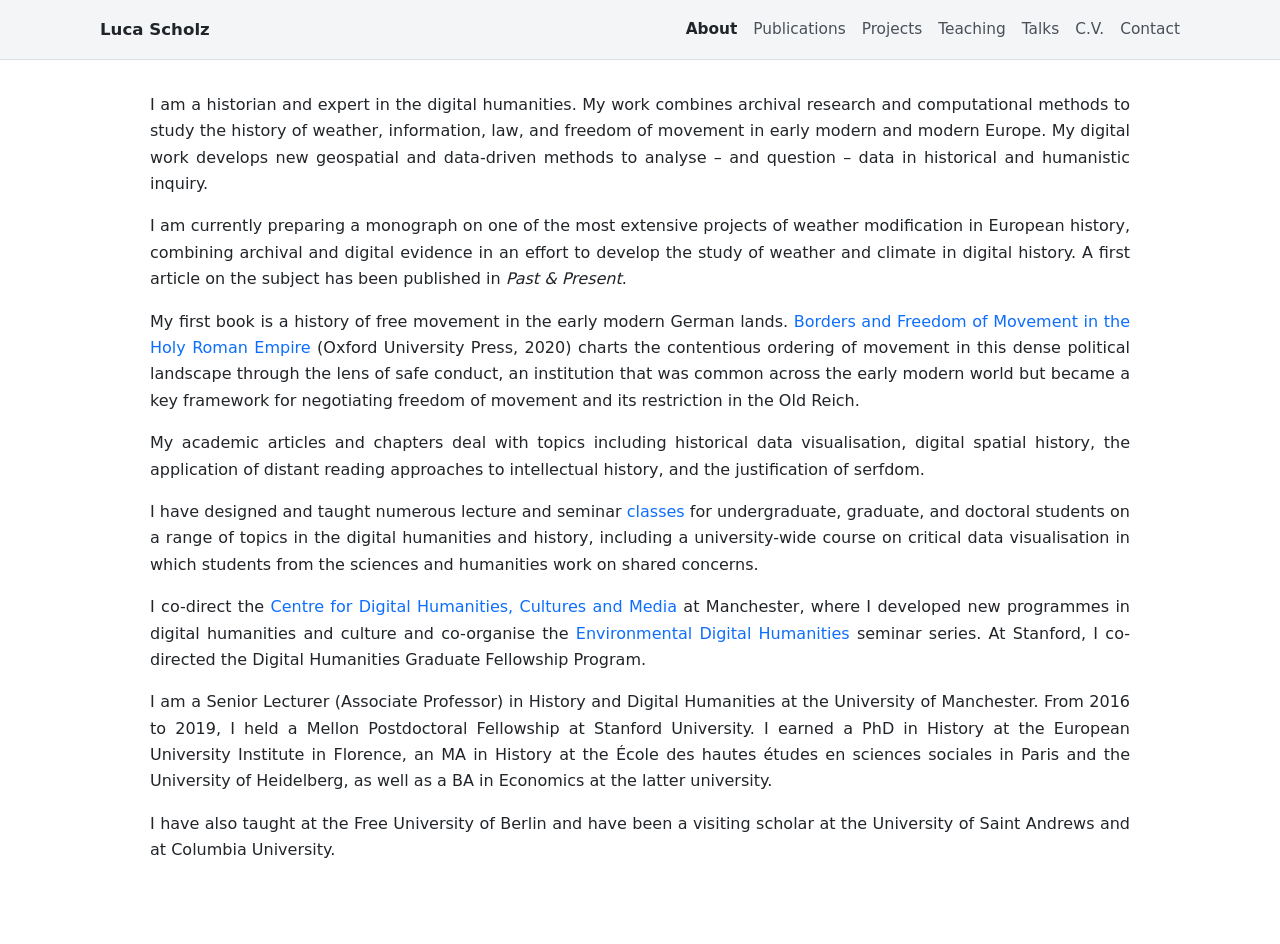
==== index.html @ 116fc556 "Initial static site" ====
<!DOCTYPE html>
<html lang="en">
<head>
  <meta charset="UTF-8" />
  <meta name="viewport" content="width=device-width, initial-scale=1.0" />
  <title>Luca Scholz</title>
  <link rel="stylesheet" href="style.css" />
</head>
<body>
  <header class="topbar">
    <div class="topbar-inner">
      <div class="brand">Luca Scholz</div>
      <nav aria-label="Primary">
        <a href="index.html" class="active">About</a>
        <a href="publications.html">Publications</a>
        <a href="projects.html">Projects</a>
        <a href="teaching.html">Teaching</a>
        <a href="talks.html">Talks</a>
        <a href="cv.html">C.V.</a>
        <a href="contact.html">Contact</a>
      </nav>
    </div>
  </header>

  <main class="page ">

    <p>I am a historian and expert in the digital humanities. My work combines archival research and computational methods to study the history of weather, information, law, and freedom of movement in early modern and modern Europe. My digital work develops new geospatial and data-driven methods to analyse – and question – data in historical and humanistic inquiry.</p>
    <p>I am currently preparing a monograph on one of the most extensive projects of weather modification in European history, combining archival and digital evidence in an effort to develop the study of weather and climate in digital history. A first article on the subject has been published in <em>Past &amp; Present</em>.</p>
    <p>My first book is a history of free movement in the early modern German lands. <a href="https://global.oup.com/academic/product/borders-and-freedom-of-movement-in-the-holy-roman-empire-9780198845676?cc=it&amp;lang=en" target="_blank" rel="noopener">Borders and Freedom of Movement in the Holy Roman Empire</a> (Oxford University Press, 2020) charts the contentious ordering of movement in this dense political landscape through the lens of safe conduct, an institution that was common across the early modern world but became a key framework for negotiating freedom of movement and its restriction in the Old Reich.</p>
    <p>My academic articles and chapters deal with topics including historical data visualisation, digital spatial history, the application of distant reading approaches to intellectual history, and the justification of serfdom.</p>
    <p>I have designed and taught numerous lecture and seminar <a href="teaching.html">classes</a> for undergraduate, graduate, and doctoral students on a range of topics in the digital humanities and history, including a university-wide course on critical data visualisation in which students from the sciences and humanities work on shared concerns.</p>
    <p>I co-direct the <a href="https://www.digital-humanities.manchester.ac.uk/" target="_blank" rel="noopener">Centre for Digital Humanities, Cultures and Media</a> at Manchester, where I developed new programmes in digital humanities and culture and co-organise the <a href="https://www.digital-humanities.manchester.ac.uk/connect/events/edhs/" target="_blank" rel="noopener">Environmental Digital Humanities</a> seminar series. At Stanford, I co-directed the Digital Humanities Graduate Fellowship Program.</p>
    <p>I am a Senior Lecturer (Associate Professor) in History and Digital Humanities at the University of Manchester. From 2016 to 2019, I held a Mellon Postdoctoral Fellowship at Stanford University. I earned a PhD in History at the European University Institute in Florence, an MA in History at the École des hautes études en sciences sociales in Paris and the University of Heidelberg, as well as a BA in Economics at the latter university.</p>
    <p>I have also taught at the Free University of Berlin and have been a visiting scholar at the University of Saint Andrews and at Columbia University.</p>

  </main>
</body>
</html>
---- style.css ----
:root {
  --top-bg: #f3f5f7;
  --page-bg: #ffffff;
  --text: #212529;
  --muted: #6c757d;
  --border: #d9e0e6;
  --link: #0d6efd;
  --max: 1120px;
  --content-max: 1020px;
}

* { box-sizing: border-box; }

html, body { margin: 0; padding: 0; }

body {
  font-family: system-ui, -apple-system, BlinkMacSystemFont, "Segoe UI", Roboto, Helvetica, Arial, sans-serif;
  background: var(--page-bg);
  color: var(--text);
  line-height: 1.65;
}

a { color: var(--link); text-decoration: none; }
a:hover { text-decoration: underline; }

.topbar {
  background: var(--top-bg);
  border-bottom: 1px solid var(--border);
}

.topbar-inner {
  max-width: var(--max);
  margin: 0 auto;
  padding: 0.95rem 1.25rem;
  display: flex;
  align-items: center;
  justify-content: space-between;
  gap: 1rem;
  flex-wrap: wrap;
}

.brand {
  font-weight: 600;
  font-size: 1.04rem;
  color: var(--text);
  white-space: nowrap;
}

nav {
  display: flex;
  flex-wrap: wrap;
  gap: 1rem;
  font-size: 0.96rem;
}

nav a {
  color: #495057;
  padding: 0.1rem 0;
}

nav a.active {
  color: var(--text);
  font-weight: 600;
}

.page {
  max-width: var(--content-max);
  margin: 0 auto;
  padding: 2rem 1.25rem 4rem;
  text-align: justify;
}

h2 {
  margin: 1.5rem 0 0.7rem;
  font-size: 1.28rem;
  border-top: 1px solid var(--border);
  padding-top: 1.25rem;
  text-align: left;
}

h2:first-of-type {
  margin-top: 0.25rem;
  border-top: none;
  padding-top: 0;
}

h3 {
  margin: 1.8rem 0 0.55rem;
  font-size: 1.08rem;
  text-align: left;
}

p { margin: 0 0 1rem; }

ul {
  margin: 0;
  padding-left: 0;
  list-style: none;
}

li {
  margin: 0 0 0.22rem;
  line-height: 1.5;
}

.publications li {
  margin-bottom: 0.38rem;
}

.contact-block p {
  margin-bottom: 0.18rem;
  line-height: 1.4;
}

.cv-block p {
  margin-bottom: 0.32rem;
  line-height: 1.5;
}

.project-note,
.page-note {
  color: var(--muted);
  font-size: 0.95rem;
}

.page-projects .project-note {
  line-height: 1.5;
}

.project-gallery {
  display: grid;
  grid-template-columns: repeat(2, minmax(0, 1fr));
  gap: 1rem;
  margin: 0 0 1rem;
}

.project-gallery-item {
  margin: 0;
}

.project-gallery-item img {
  display: block;
  width: 100%;
  height: auto;
  border: 1px solid var(--border);
}

.project-gallery-item .project-note {
  margin-top: 0.45rem;
}

.talk-list {
  list-style: none;
  padding-left: 0;
  margin: 0 0 0.8rem;
}

.talk-group {
  padding-top: 0.15rem;
  margin-top: 0.6rem;
}

.talk-group + .talk-group {
  border-top: 1px solid var(--border);
  padding-top: 0.5rem;
  margin-top: 0.85rem;
}

.talk-list li {
  margin-bottom: 0;
  padding: 0.22rem 0 0.22rem 0;
  line-height: 1.5;
  display: grid;
  grid-template-columns: 12.5rem 1fr;
  column-gap: 0;
  align-items: start;
}

.talk-date {
  display: block;
  width: auto;
  font-weight: 400;
  white-space: nowrap;
  padding-right: 0.5rem;
  text-align: left;
}

.talk-text {
  text-align: left;
}

.talk-text em {
  font-style: italic;
}

@media (max-width: 760px) {
  .topbar-inner {
    align-items: flex-start;
  }

  nav {
    gap: 0.75rem 1rem;
  }

  .talk-list li {
    display: block;
    padding-left: 0;
  }

  .talk-date {
    display: inline;
    white-space: normal;
    padding-right: 0.35rem;
  }

  .project-gallery {
    grid-template-columns: 1fr;
  }
}

@media (max-width: 560px) {
  .topbar-inner,
  .page {
    padding-left: 1rem;
    padding-right: 1rem;
  }
}
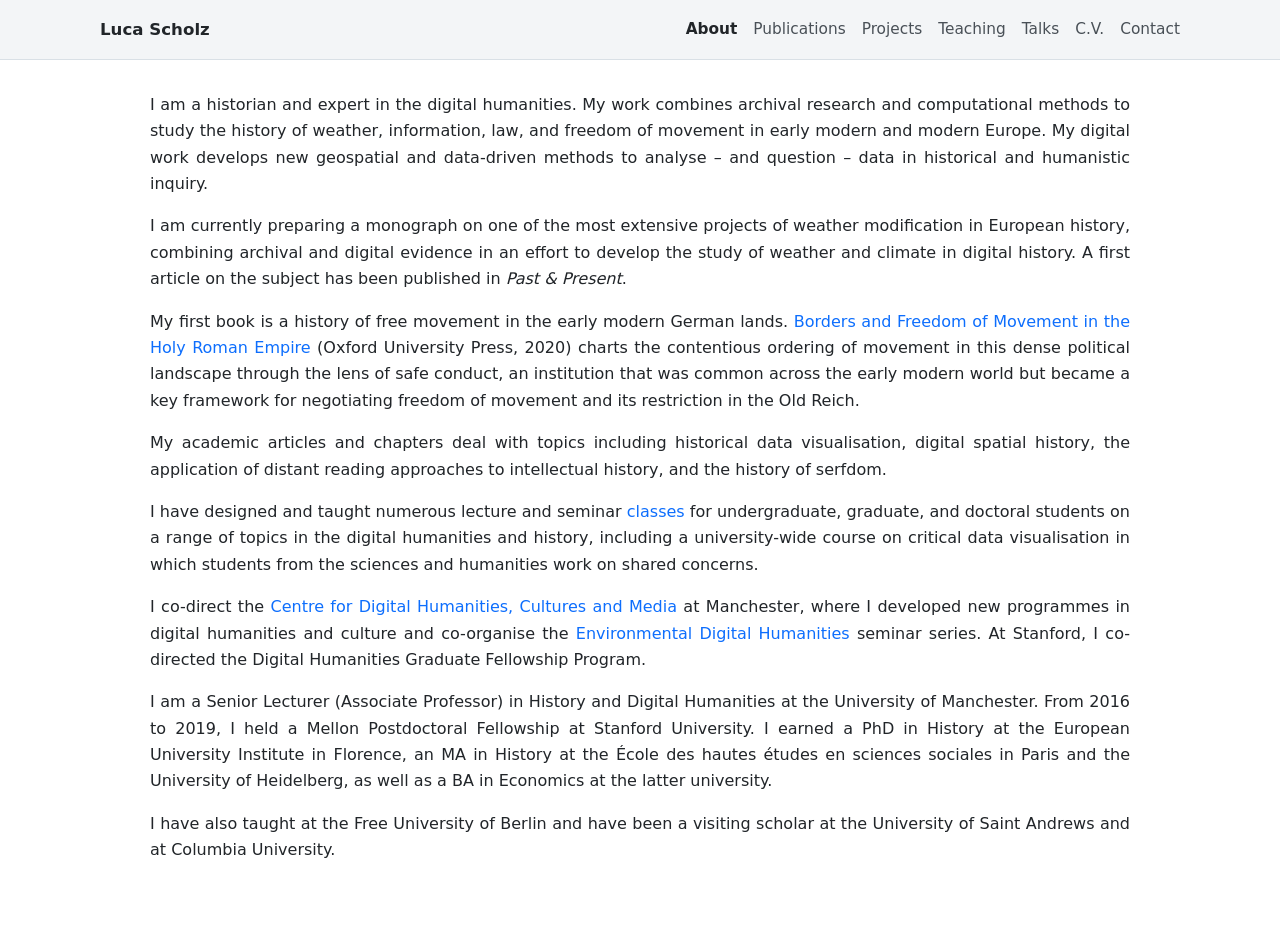
==== commit 6a26aa21: "Updated index" ====
--- a/index.html
+++ b/index.html
@@ -27,7 +27,7 @@
     <p>I am a historian and expert in the digital humanities. My work combines archival research and computational methods to study the history of weather, information, law, and freedom of movement in early modern and modern Europe. My digital work develops new geospatial and data-driven methods to analyse – and question – data in historical and humanistic inquiry.</p>
     <p>I am currently preparing a monograph on one of the most extensive projects of weather modification in European history, combining archival and digital evidence in an effort to develop the study of weather and climate in digital history. A first article on the subject has been published in <em>Past &amp; Present</em>.</p>
     <p>My first book is a history of free movement in the early modern German lands. <a href="https://global.oup.com/academic/product/borders-and-freedom-of-movement-in-the-holy-roman-empire-9780198845676?cc=it&amp;lang=en" target="_blank" rel="noopener">Borders and Freedom of Movement in the Holy Roman Empire</a> (Oxford University Press, 2020) charts the contentious ordering of movement in this dense political landscape through the lens of safe conduct, an institution that was common across the early modern world but became a key framework for negotiating freedom of movement and its restriction in the Old Reich.</p>
-    <p>My academic articles and chapters deal with topics including historical data visualisation, digital spatial history, the application of distant reading approaches to intellectual history, and the justification of serfdom.</p>
+    <p>My academic articles and chapters deal with topics including historical data visualisation, digital spatial history, the application of distant reading approaches to intellectual history, and the history of serfdom.</p>
     <p>I have designed and taught numerous lecture and seminar <a href="teaching.html">classes</a> for undergraduate, graduate, and doctoral students on a range of topics in the digital humanities and history, including a university-wide course on critical data visualisation in which students from the sciences and humanities work on shared concerns.</p>
     <p>I co-direct the <a href="https://www.digital-humanities.manchester.ac.uk/" target="_blank" rel="noopener">Centre for Digital Humanities, Cultures and Media</a> at Manchester, where I developed new programmes in digital humanities and culture and co-organise the <a href="https://www.digital-humanities.manchester.ac.uk/connect/events/edhs/" target="_blank" rel="noopener">Environmental Digital Humanities</a> seminar series. At Stanford, I co-directed the Digital Humanities Graduate Fellowship Program.</p>
     <p>I am a Senior Lecturer (Associate Professor) in History and Digital Humanities at the University of Manchester. From 2016 to 2019, I held a Mellon Postdoctoral Fellowship at Stanford University. I earned a PhD in History at the European University Institute in Florence, an MA in History at the École des hautes études en sciences sociales in Paris and the University of Heidelberg, as well as a BA in Economics at the latter university.</p>
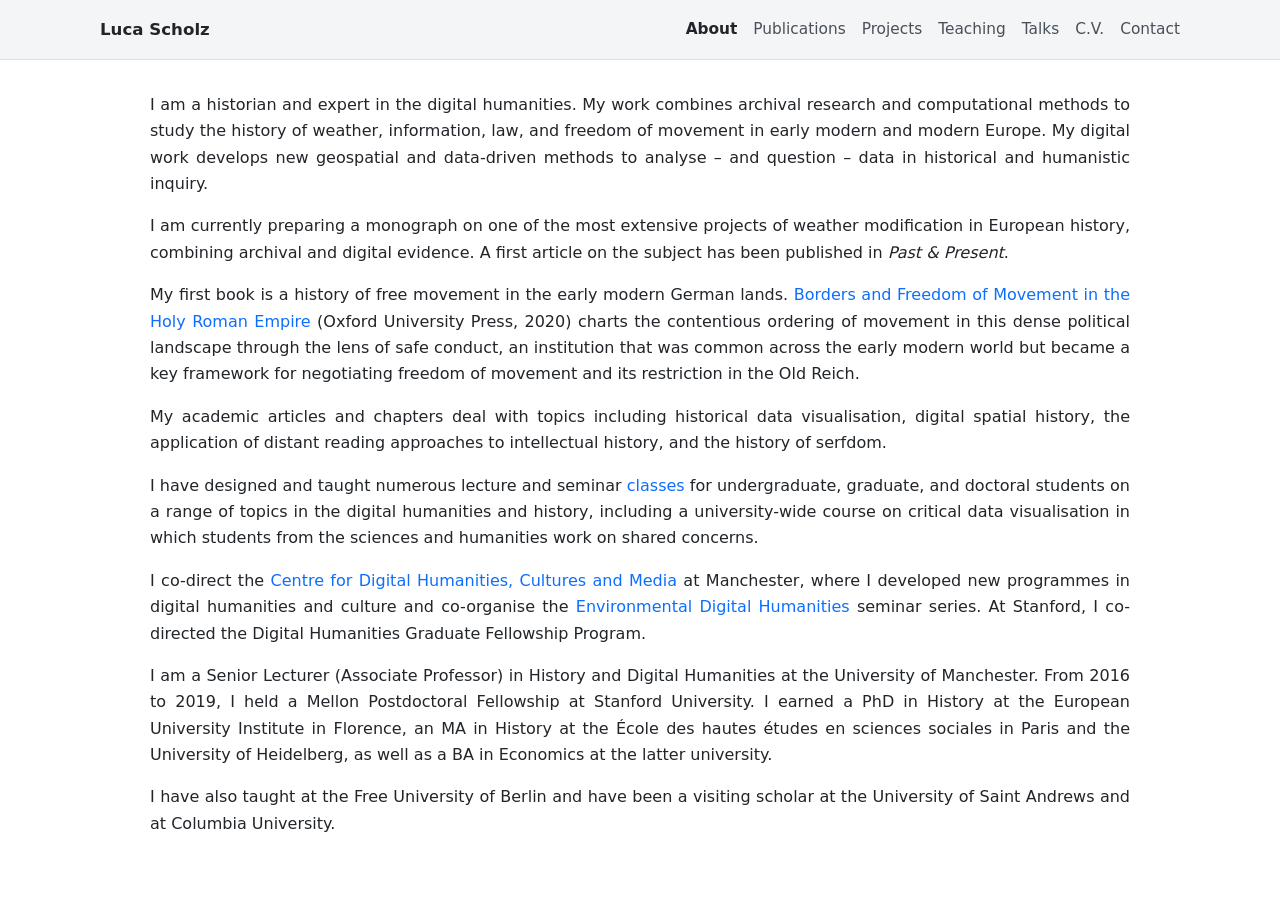
==== commit 9e3df4b0: "Update" ====
--- a/index.html
+++ b/index.html
@@ -25,7 +25,7 @@
   <main class="page ">
 
     <p>I am a historian and expert in the digital humanities. My work combines archival research and computational methods to study the history of weather, information, law, and freedom of movement in early modern and modern Europe. My digital work develops new geospatial and data-driven methods to analyse – and question – data in historical and humanistic inquiry.</p>
-    <p>I am currently preparing a monograph on one of the most extensive projects of weather modification in European history, combining archival and digital evidence in an effort to develop the study of weather and climate in digital history. A first article on the subject has been published in <em>Past &amp; Present</em>.</p>
+    <p>I am currently preparing a monograph on one of the most extensive projects of weather modification in European history, combining archival and digital evidence. A first article on the subject has been published in <em>Past &amp; Present</em>.</p>
     <p>My first book is a history of free movement in the early modern German lands. <a href="https://global.oup.com/academic/product/borders-and-freedom-of-movement-in-the-holy-roman-empire-9780198845676?cc=it&amp;lang=en" target="_blank" rel="noopener">Borders and Freedom of Movement in the Holy Roman Empire</a> (Oxford University Press, 2020) charts the contentious ordering of movement in this dense political landscape through the lens of safe conduct, an institution that was common across the early modern world but became a key framework for negotiating freedom of movement and its restriction in the Old Reich.</p>
     <p>My academic articles and chapters deal with topics including historical data visualisation, digital spatial history, the application of distant reading approaches to intellectual history, and the history of serfdom.</p>
     <p>I have designed and taught numerous lecture and seminar <a href="teaching.html">classes</a> for undergraduate, graduate, and doctoral students on a range of topics in the digital humanities and history, including a university-wide course on critical data visualisation in which students from the sciences and humanities work on shared concerns.</p>
